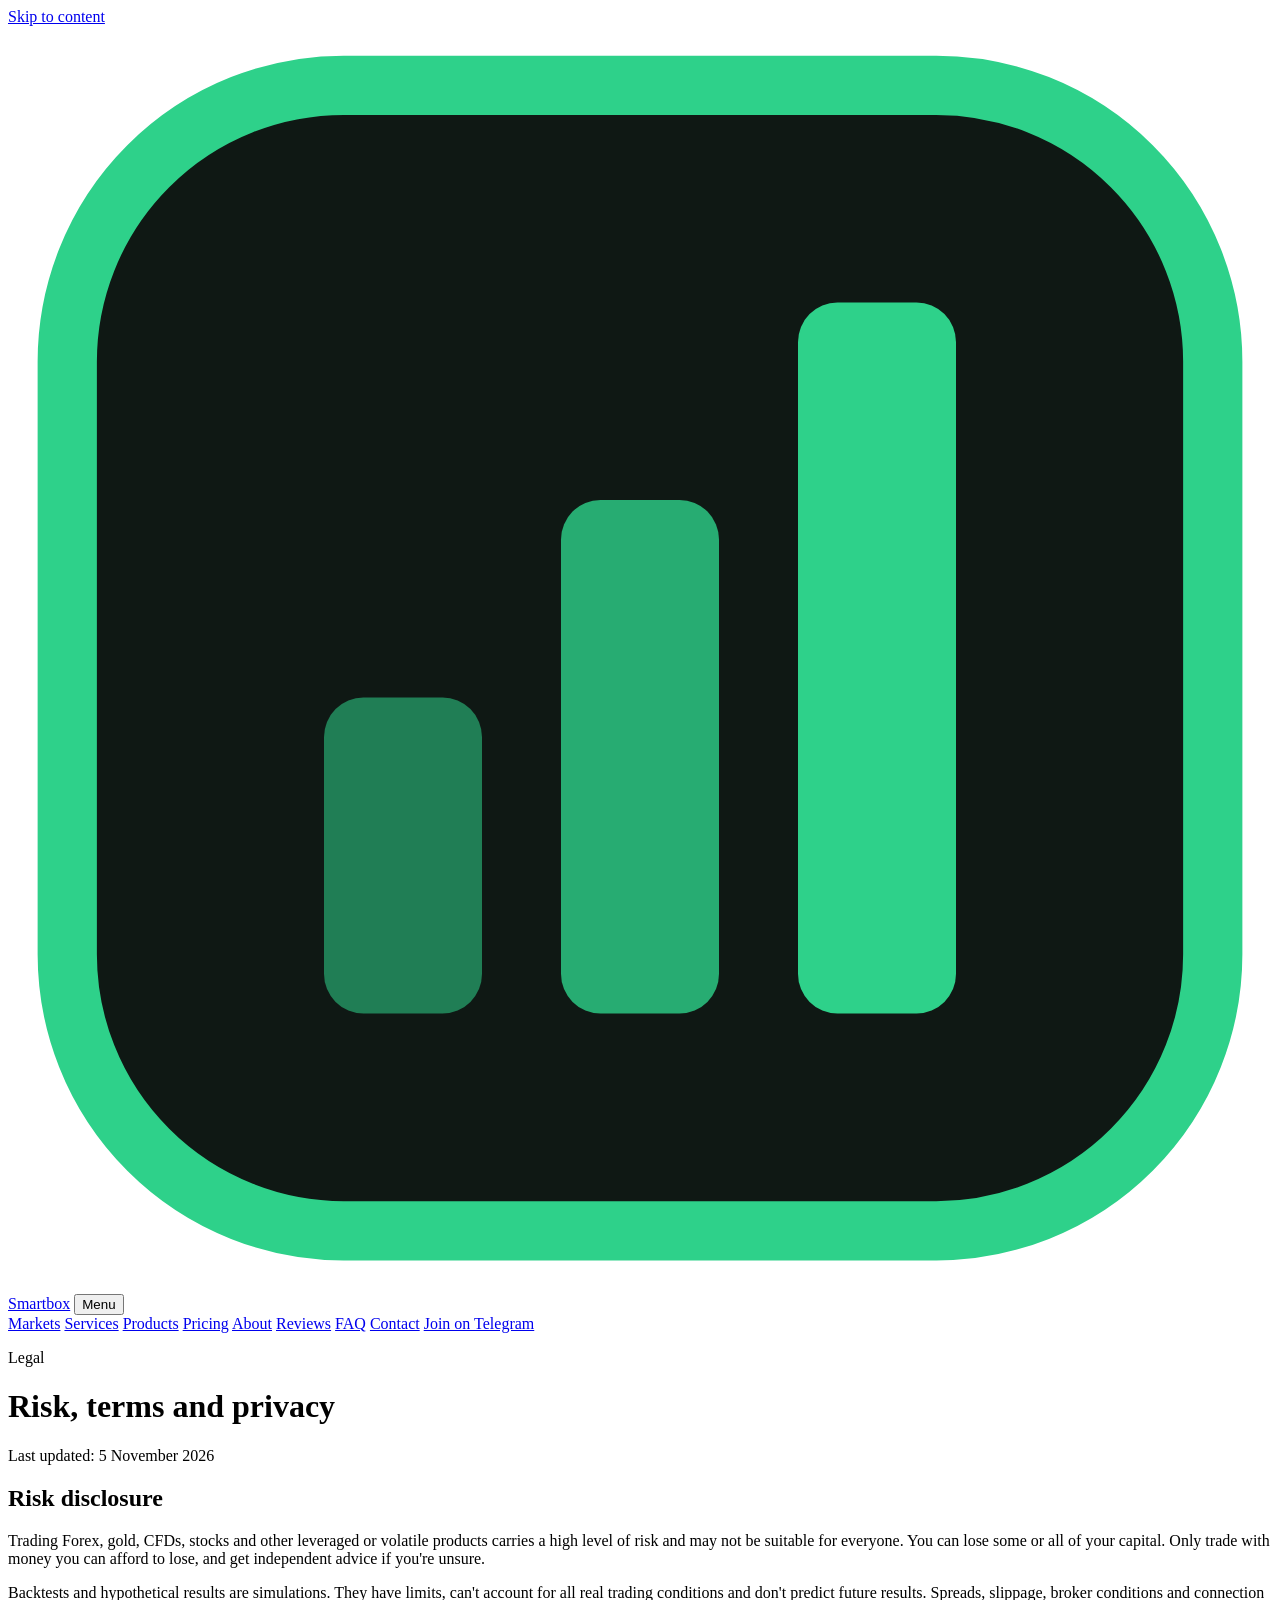
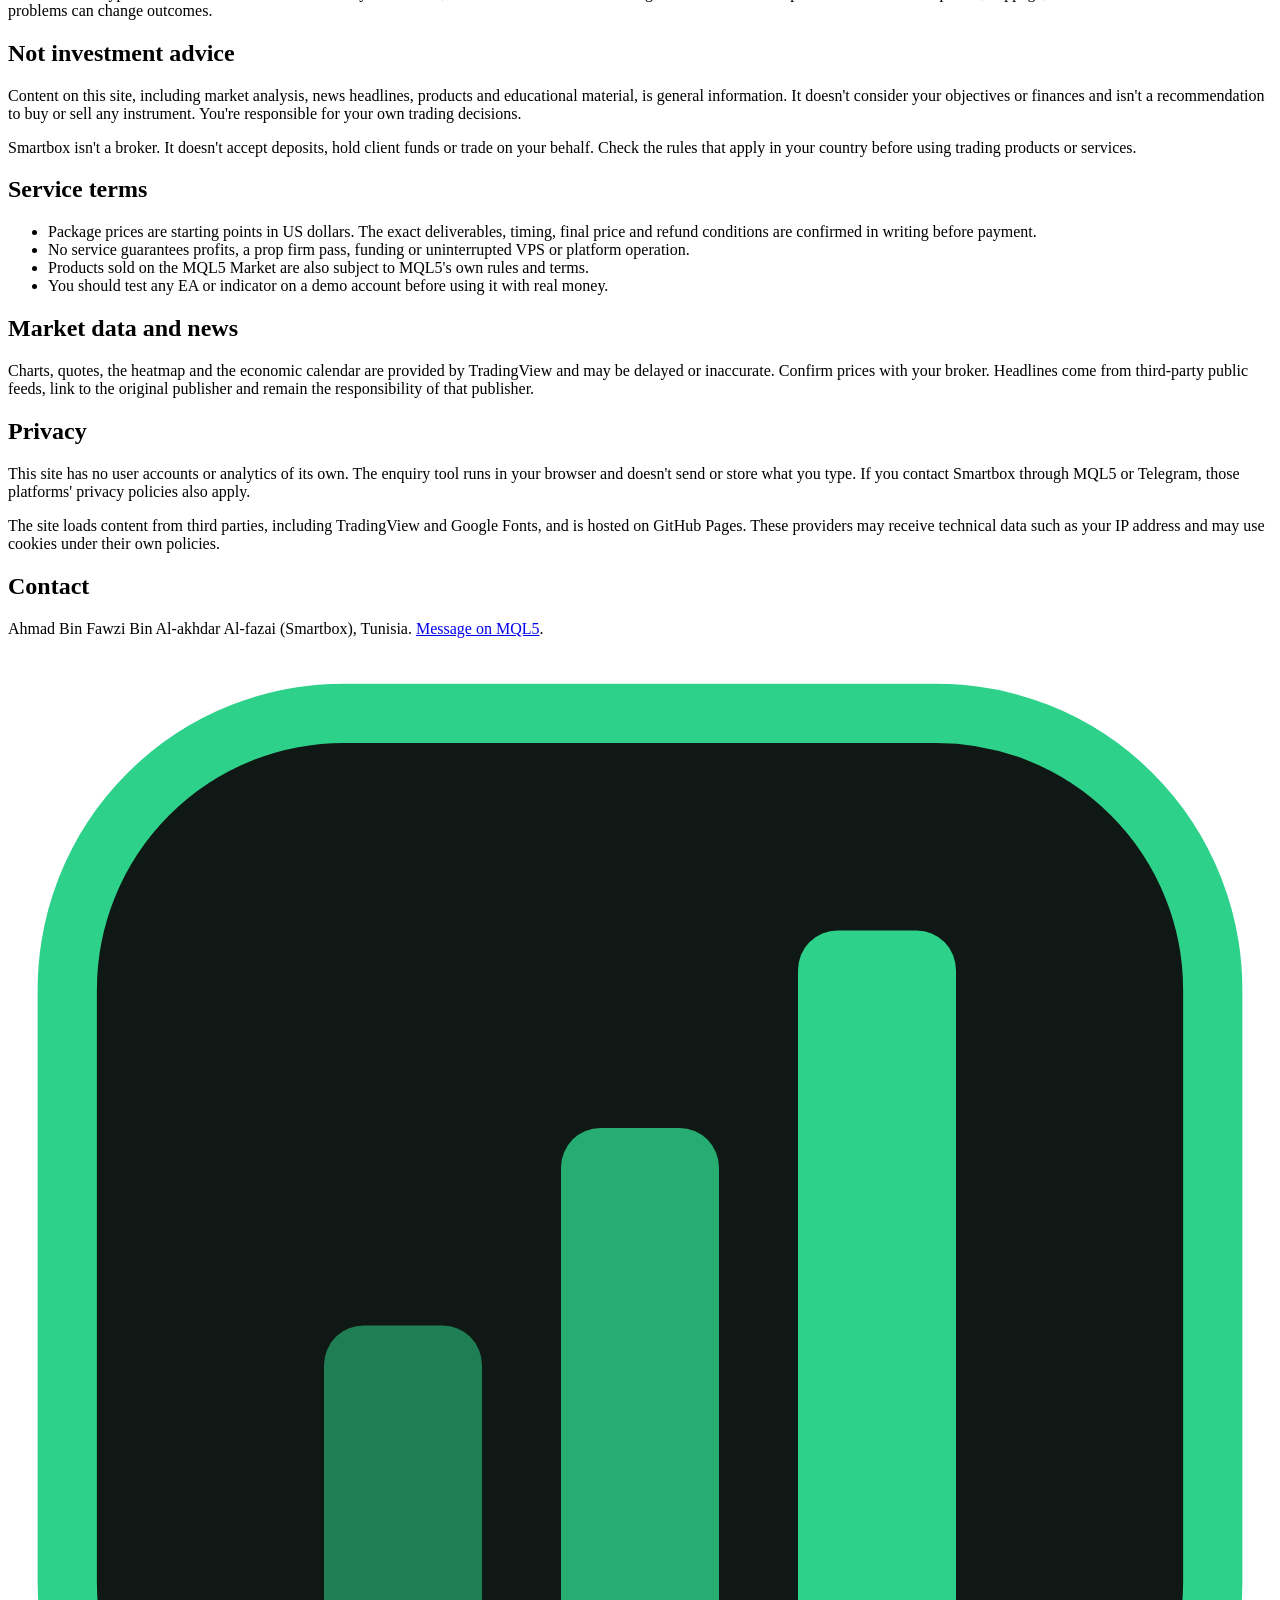
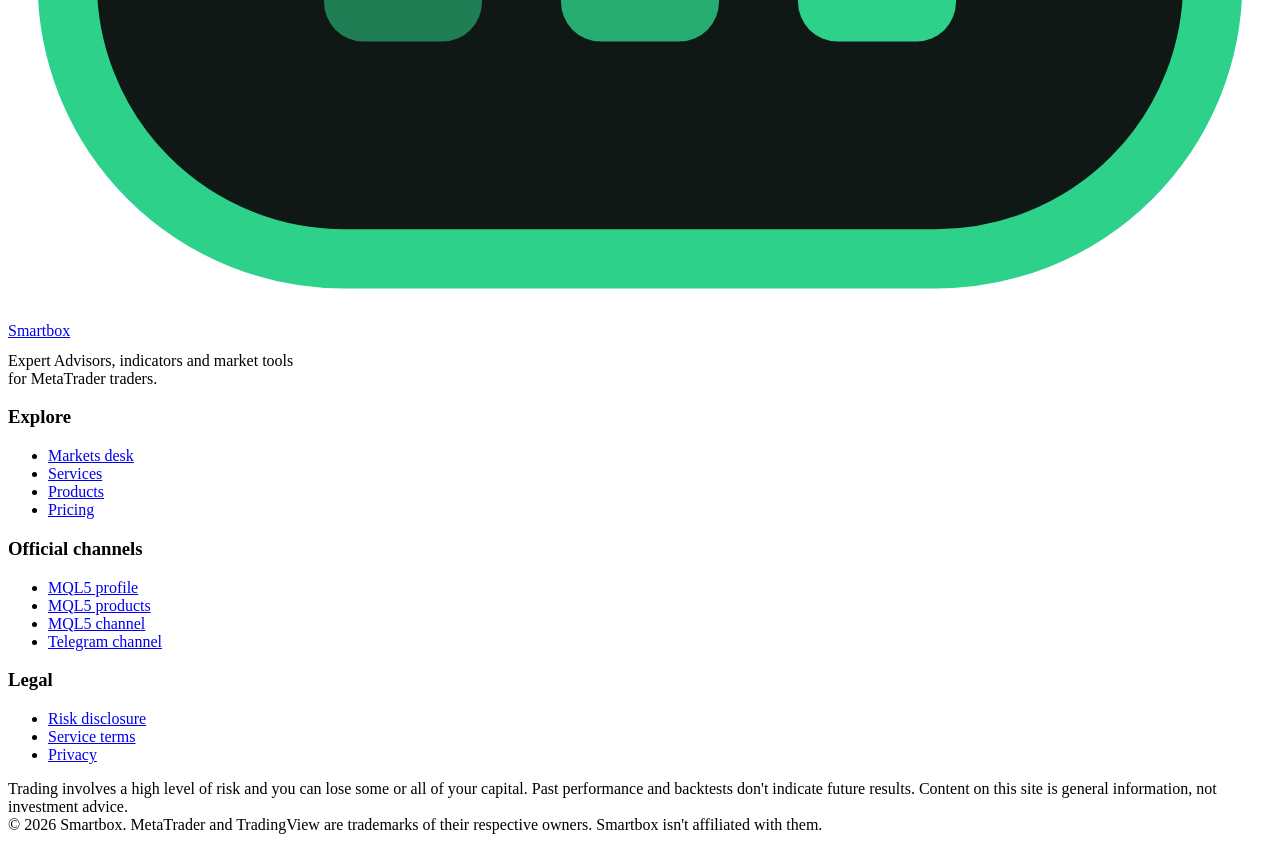
==== legal.html @ 425e0370 "Add files via upload" ====
<!doctype html>
<html lang="en">
<head>
<meta charset="utf-8">
<meta name="viewport" content="width=device-width, initial-scale=1">
<title>Risk, Terms and Privacy | Smartbox</title>
<meta name="description" content="Risk disclosure, service terms and privacy information for Smartbox.">
<meta property="og:title" content="Risk, Terms and Privacy | Smartbox">
<meta property="og:description" content="Risk disclosure, service terms and privacy information for Smartbox.">
<meta property="og:type" content="website">
<meta name="theme-color" content="#070c0a">
<link rel="icon" href="assets/favicon.svg" type="image/svg+xml">
<link rel="preconnect" href="https://fonts.googleapis.com">
<link rel="preconnect" href="https://fonts.gstatic.com" crossorigin>
<link href="https://fonts.googleapis.com/css2?family=IBM+Plex+Mono:wght@400;500;600&family=IBM+Plex+Sans:wght@400;500;600&family=Space+Grotesk:wght@500;600;700&display=swap" rel="stylesheet">
<link rel="stylesheet" href="assets/style.css">
</head>
<body>
<a class="skip" href="#main">Skip to content</a>
<header class="site-header">
  <div class="wrap-wide" style="position:relative">
    <nav class="nav" aria-label="Main">
      <a class="brand" href="index.html" aria-label="Smartbox home"><svg viewBox="0 0 32 32" aria-hidden="true"><rect x="1.5" y="1.5" width="29" height="29" rx="7" fill="#0f1814" stroke="#2ed18a" stroke-width="1.5"/><rect x="8" y="17" width="4" height="8" rx="1" fill="#2ed18a" opacity=".55"/><rect x="14" y="12" width="4" height="13" rx="1" fill="#2ed18a" opacity=".8"/><rect x="20" y="7" width="4" height="18" rx="1" fill="#2ed18a"/></svg><span>Smartbox</span></a>
      <button class="menu-toggle" type="button" aria-expanded="false">Menu</button>
      <div class="nav-links">
        <a href="markets.html">Markets</a>
        <a href="index.html#services">Services</a>
        <a href="index.html#products">Products</a>
        <a href="index.html#pricing">Pricing</a>
        <a href="index.html#about">About</a>
        <a href="index.html#reviews">Reviews</a>
        <a href="index.html#faq">FAQ</a>
        <a href="index.html#contact">Contact</a>
        <a class="btn btn-primary" href="https://t.me/SmartTrading_IA" target="_blank" rel="noopener">Join on Telegram</a>
      </div>
    </nav>
  </div>
</header>

<main id="main" class="wrap legal">
  <p class="eyebrow">Legal</p>
  <h1>Risk, terms and privacy</h1>
  <p>Last updated: 5 November 2026</p>

  <h2 id="risk">Risk disclosure</h2>
  <p>Trading Forex, gold, CFDs, stocks and other leveraged or volatile products carries a high level of risk and may not be suitable for everyone. You can lose some or all of your capital. Only trade with money you can afford to lose, and get independent advice if you're unsure.</p>
  <p>Backtests and hypothetical results are simulations. They have limits, can't account for all real trading conditions and don't predict future results. Spreads, slippage, broker conditions and connection problems can change outcomes.</p>

  <h2 id="no-advice">Not investment advice</h2>
  <p>Content on this site, including market analysis, news headlines, products and educational material, is general information. It doesn't consider your objectives or finances and isn't a recommendation to buy or sell any instrument. You're responsible for your own trading decisions.</p>
  <p>Smartbox isn't a broker. It doesn't accept deposits, hold client funds or trade on your behalf. Check the rules that apply in your country before using trading products or services.</p>

  <h2 id="terms">Service terms</h2>
  <ul>
    <li>Package prices are starting points in US dollars. The exact deliverables, timing, final price and refund conditions are confirmed in writing before payment.</li>
    <li>No service guarantees profits, a prop firm pass, funding or uninterrupted VPS or platform operation.</li>
    <li>Products sold on the MQL5 Market are also subject to MQL5's own rules and terms.</li>
    <li>You should test any EA or indicator on a demo account before using it with real money.</li>
  </ul>

  <h2 id="data">Market data and news</h2>
  <p>Charts, quotes, the heatmap and the economic calendar are provided by TradingView and may be delayed or inaccurate. Confirm prices with your broker. Headlines come from third-party public feeds, link to the original publisher and remain the responsibility of that publisher.</p>

  <h2 id="privacy">Privacy</h2>
  <p>This site has no user accounts or analytics of its own. The enquiry tool runs in your browser and doesn't send or store what you type. If you contact Smartbox through MQL5 or Telegram, those platforms' privacy policies also apply.</p>
  <p>The site loads content from third parties, including TradingView and Google Fonts, and is hosted on GitHub Pages. These providers may receive technical data such as your IP address and may use cookies under their own policies.</p>

  <h2 id="contact">Contact</h2>
  <p>Ahmad Bin Fawzi Bin Al-akhdar Al-fazai (Smartbox), Tunisia. <a href="https://www.mql5.com/en/users/smartbox" target="_blank" rel="noopener">Message on MQL5</a>.</p>
</main>

<footer class="site-footer">
  <div class="wrap">
    <div class="footer-grid">
      <div>
        <a class="brand" href="index.html"><svg viewBox="0 0 32 32" aria-hidden="true"><rect x="1.5" y="1.5" width="29" height="29" rx="7" fill="#0f1814" stroke="#2ed18a" stroke-width="1.5"/><rect x="8" y="17" width="4" height="8" rx="1" fill="#2ed18a" opacity=".55"/><rect x="14" y="12" width="4" height="13" rx="1" fill="#2ed18a" opacity=".8"/><rect x="20" y="7" width="4" height="18" rx="1" fill="#2ed18a"/></svg><span>Smartbox</span></a>
        <p style="margin-top:12px;max-width:38ch">Expert Advisors, indicators and market tools for MetaTrader traders.</p>
      </div>
      <div><h3>Explore</h3><ul><li><a href="markets.html">Markets desk</a></li><li><a href="index.html#services">Services</a></li><li><a href="index.html#products">Products</a></li><li><a href="index.html#pricing">Pricing</a></li></ul></div>
      <div><h3>Official channels</h3><ul><li><a href="https://www.mql5.com/en/users/smartbox" target="_blank" rel="noopener">MQL5 profile</a></li><li><a href="https://www.mql5.com/en/users/smartbox/seller" target="_blank" rel="noopener">MQL5 products</a></li><li><a href="https://www.mql5.com/en/channels/smarttradingai" target="_blank" rel="noopener">MQL5 channel</a></li><li><a href="https://t.me/SmartTrading_IA" target="_blank" rel="noopener">Telegram channel</a></li></ul></div>
      <div><h3>Legal</h3><ul><li><a href="legal.html#risk">Risk disclosure</a></li><li><a href="legal.html#terms">Service terms</a></li><li><a href="legal.html#privacy">Privacy</a></li></ul></div>
    </div>
    <p class="footer-risk">Trading involves a high level of risk and you can lose some or all of your capital. Past performance and backtests don't indicate future results. Content on this site is general information, not investment advice.<br>© <span data-year>2026</span> Smartbox. MetaTrader and TradingView are trademarks of their respective owners. Smartbox isn't affiliated with them.</p>
  </div>
</footer>
<script src="assets/app.js" defer></script>
</body>
</html>
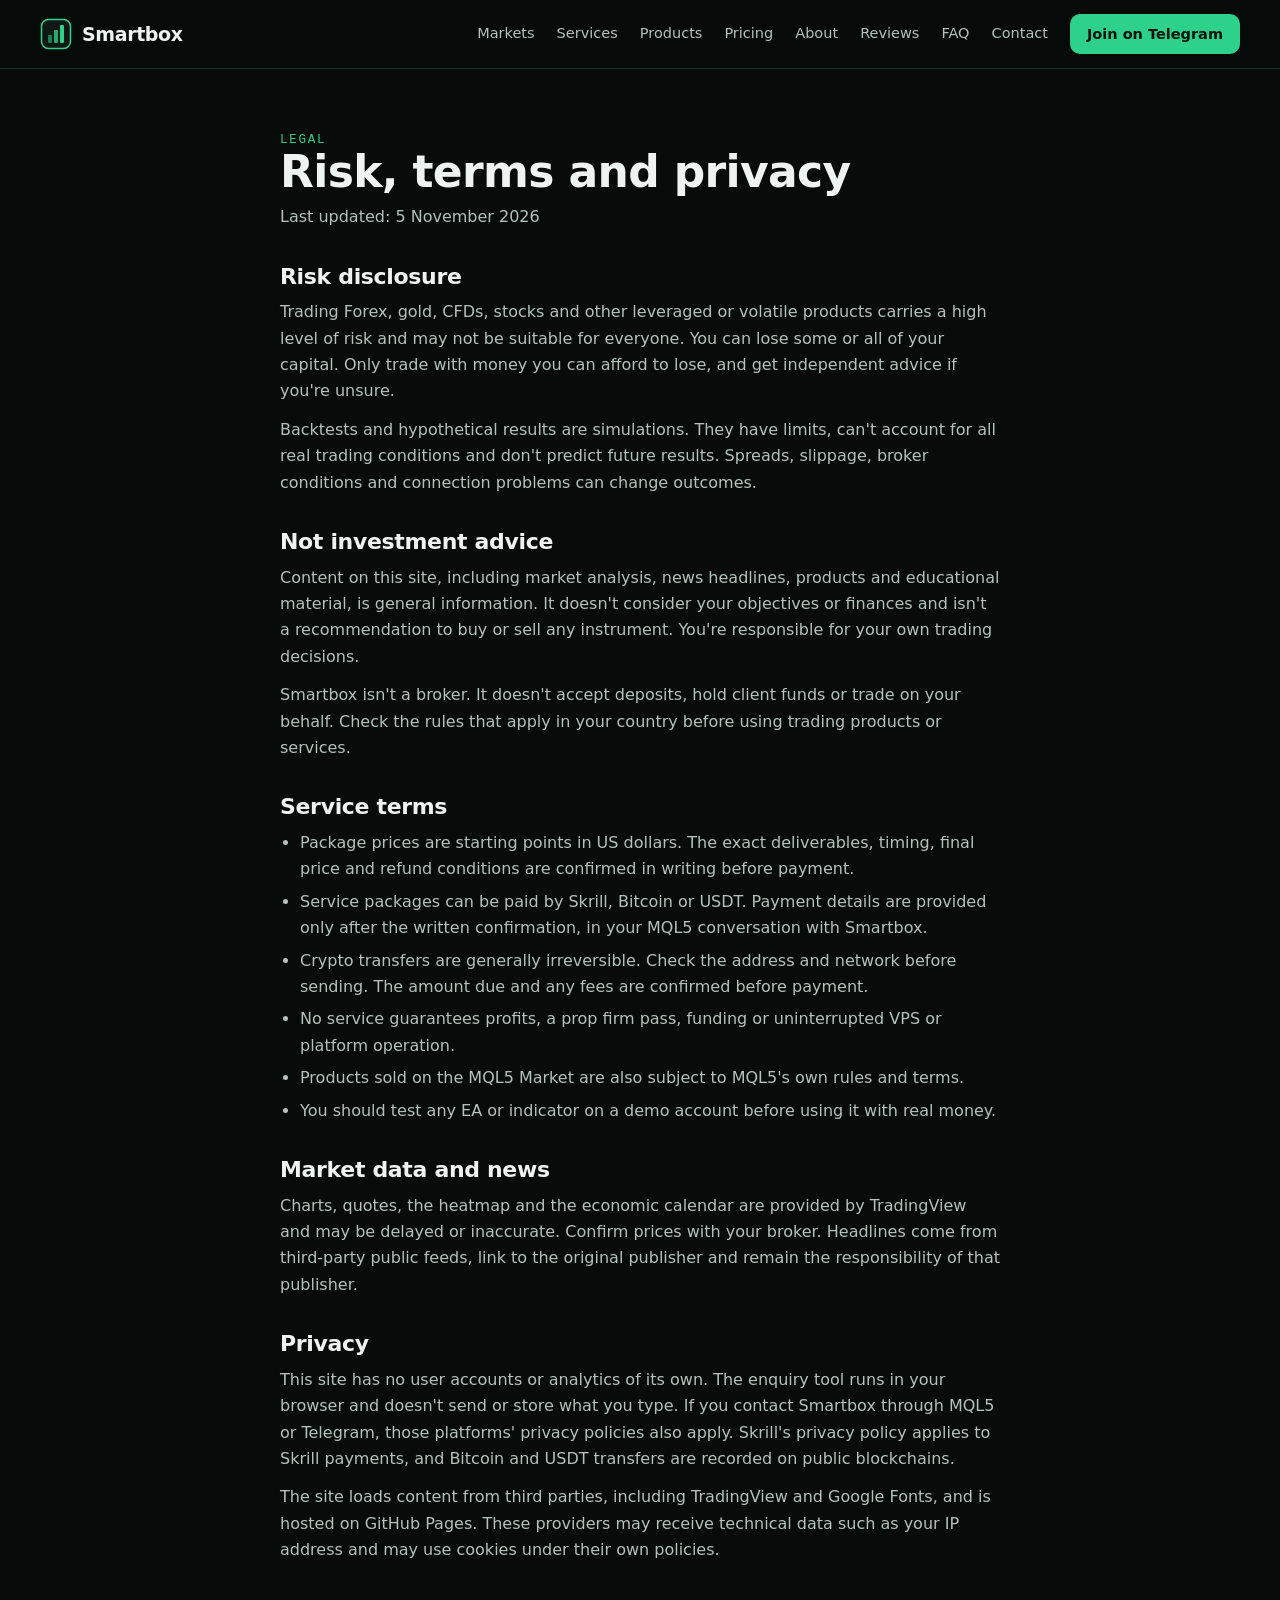
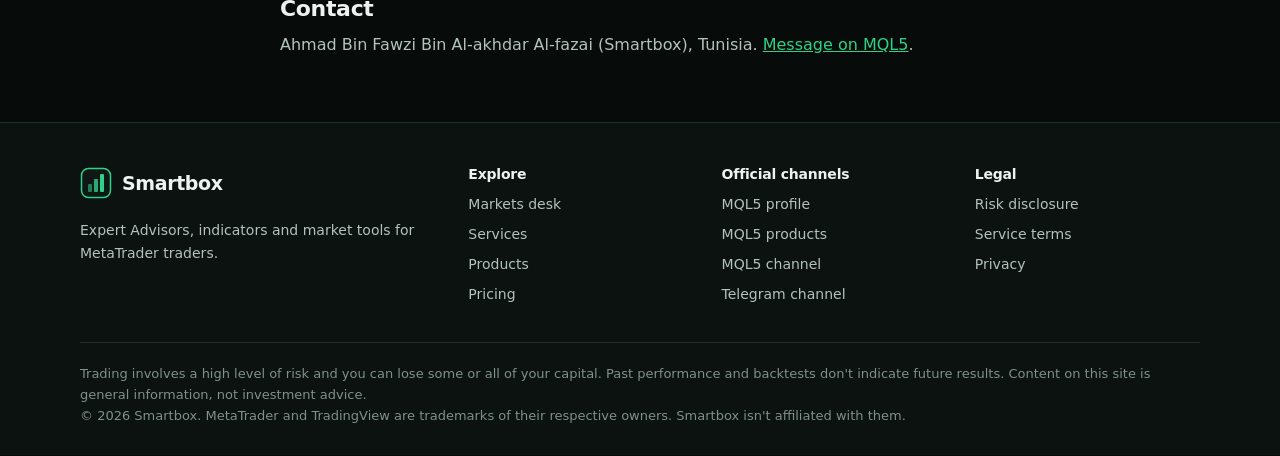
==== commit fc0e1dbf: "Add files via upload" ====
--- a/legal.html
+++ b/legal.html
@@ -53,6 +53,8 @@
   <h2 id="terms">Service terms</h2>
   <ul>
     <li>Package prices are starting points in US dollars. The exact deliverables, timing, final price and refund conditions are confirmed in writing before payment.</li>
+    <li>Service packages can be paid by Skrill, Bitcoin or USDT. Payment details are provided only after the written confirmation, in your MQL5 conversation with Smartbox.</li>
+    <li>Crypto transfers are generally irreversible. Check the address and network before sending. The amount due and any fees are confirmed before payment.</li>
     <li>No service guarantees profits, a prop firm pass, funding or uninterrupted VPS or platform operation.</li>
     <li>Products sold on the MQL5 Market are also subject to MQL5's own rules and terms.</li>
     <li>You should test any EA or indicator on a demo account before using it with real money.</li>
@@ -62,7 +64,7 @@
   <p>Charts, quotes, the heatmap and the economic calendar are provided by TradingView and may be delayed or inaccurate. Confirm prices with your broker. Headlines come from third-party public feeds, link to the original publisher and remain the responsibility of that publisher.</p>
 
   <h2 id="privacy">Privacy</h2>
-  <p>This site has no user accounts or analytics of its own. The enquiry tool runs in your browser and doesn't send or store what you type. If you contact Smartbox through MQL5 or Telegram, those platforms' privacy policies also apply.</p>
+  <p>This site has no user accounts or analytics of its own. The enquiry tool runs in your browser and doesn't send or store what you type. If you contact Smartbox through MQL5 or Telegram, those platforms' privacy policies also apply. Skrill's privacy policy applies to Skrill payments, and Bitcoin and USDT transfers are recorded on public blockchains.</p>
   <p>The site loads content from third parties, including TradingView and Google Fonts, and is hosted on GitHub Pages. These providers may receive technical data such as your IP address and may use cookies under their own policies.</p>
 
   <h2 id="contact">Contact</h2>
--- a/assets/style.css
+++ b/assets/style.css
@@ -0,0 +1,271 @@
+:root {
+  --bg: #070c0a;
+  --bg-raised: #0b120f;
+  --surface: #0f1814;
+  --surface-2: #14201b;
+  --line: #1f2f28;
+  --line-strong: #2d4539;
+  --text: #edf3f0;
+  --text-2: #b4c2bb;
+  --text-3: #7f9188;
+  --accent: #2ed18a;
+  --accent-strong: #14b872;
+  --accent-ink: #04140c;
+  --accent-soft: rgba(46, 209, 138, 0.12);
+  --up: #2ed18a;
+  --down: #f0616d;
+  --amber: #e7b64c;
+  --blue: #6aa9f5;
+  --violet: #a993f0;
+  --radius: 14px;
+  --radius-sm: 8px;
+  --gutter: clamp(16px, 4vw, 40px);
+  --font-head: 'Space Grotesk', system-ui, sans-serif;
+  --font-body: 'IBM Plex Sans', system-ui, sans-serif;
+  --font-mono: 'IBM Plex Mono', ui-monospace, monospace;
+}
+
+*, *::before, *::after { box-sizing: border-box; }
+html { scroll-behavior: smooth; scroll-padding-top: 88px; -webkit-text-size-adjust: 100%; }
+body {
+  margin: 0;
+  background: var(--bg);
+  color: var(--text-2);
+  font: 400 16px/1.65 var(--font-body);
+  overflow-x: hidden;
+}
+h1, h2, h3, h4 { color: var(--text); font-family: var(--font-head); font-weight: 600; line-height: 1.12; margin: 0; letter-spacing: -0.015em; }
+p { margin: 0; }
+a { color: var(--accent); }
+ul { margin: 0; padding: 0; list-style: none; }
+button, input, select, textarea { font: inherit; }
+:focus-visible { outline: 2px solid var(--accent); outline-offset: 2px; }
+.mono { font-family: var(--font-mono); }
+.wrap { width: min(1200px, 100%); margin-inline: auto; padding-inline: var(--gutter); }
+.wrap-wide { width: min(1440px, 100%); margin-inline: auto; padding-inline: var(--gutter); }
+.skip { position: absolute; left: -999px; top: 8px; background: var(--accent); color: var(--accent-ink); padding: 8px 12px; border-radius: 6px; z-index: 100; }
+.skip:focus { left: 8px; }
+
+/* Header */
+.site-header { position: sticky; top: 0; z-index: 50; background: rgba(7, 12, 10, 0.92); backdrop-filter: blur(12px); border-bottom: 1px solid var(--line); }
+.nav { display: flex; align-items: center; gap: 24px; min-height: 68px; }
+.brand { display: inline-flex; align-items: center; gap: 10px; color: var(--text); font: 700 19px var(--font-head); text-decoration: none; letter-spacing: -0.02em; }
+.brand svg { width: 32px; height: 32px; flex: none; }
+.nav-links { display: flex; align-items: center; gap: 22px; margin-left: auto; }
+.nav-links a { color: var(--text-2); text-decoration: none; font-size: 14.5px; white-space: nowrap; }
+.nav-links a:hover, .nav-links a[aria-current] { color: var(--accent); }
+.menu-toggle { display: none; margin-left: auto; background: none; border: 1px solid var(--line-strong); color: var(--text); border-radius: var(--radius-sm); padding: 7px 12px; cursor: pointer; }
+
+/* Buttons */
+.btn { display: inline-flex; align-items: center; justify-content: center; gap: 8px; min-height: 44px; padding: 10px 20px; border-radius: 10px; border: 1px solid transparent; font: 600 15px var(--font-body); text-decoration: none; cursor: pointer; transition: background 0.15s, border-color 0.15s; }
+.btn-primary { background: var(--accent); color: var(--accent-ink); }
+.btn-primary:hover { background: #4be0a0; }
+.btn-ghost { border-color: var(--line-strong); color: var(--text); background: transparent; }
+.btn-ghost:hover { border-color: var(--accent); }
+.nav-links .btn-primary { color: var(--accent-ink); min-height: 40px; padding: 8px 16px; }
+.nav-links .btn-primary:hover { color: var(--accent-ink); }
+
+/* Ticker */
+.ticker { height: 46px; border-bottom: 1px solid var(--line); background: var(--bg-raised); overflow: hidden; }
+
+/* Hero */
+.hero { padding: clamp(40px, 6vw, 80px) 0 clamp(48px, 6vw, 88px); background: radial-gradient(900px 480px at 85% 0%, rgba(46, 209, 138, 0.10), transparent 70%); }
+.hero-grid { display: grid; grid-template-columns: minmax(0, 1fr) minmax(0, 1.1fr); gap: clamp(28px, 4vw, 56px); align-items: center; }
+.eyebrow { font: 500 12.5px var(--font-mono); letter-spacing: 0.14em; text-transform: uppercase; color: var(--accent); }
+.hero h1 { font-size: clamp(38px, 5.4vw, 66px); margin: 16px 0 20px; }
+.hero h1 em { font-style: normal; color: var(--accent); }
+.hero p.lead { font-size: clamp(16.5px, 1.5vw, 18.5px); max-width: 56ch; }
+.hero-actions { display: flex; flex-wrap: wrap; gap: 12px; margin-top: 28px; }
+.trust-row { display: flex; flex-wrap: wrap; gap: 8px 22px; margin-top: 28px; font-size: 14px; color: var(--text-3); }
+.trust-row a { color: var(--text-2); }
+.chart-card { background: var(--bg-raised); border: 1px solid var(--line-strong); border-radius: var(--radius); overflow: hidden; }
+.chart-tabs { display: flex; flex-wrap: wrap; gap: 6px; align-items: center; padding: 10px 12px; border-bottom: 1px solid var(--line); }
+.chart-tabs .live { margin-left: auto; font: 500 12px var(--font-mono); color: var(--text-3); }
+.chart-host { height: clamp(320px, 38vw, 470px); }
+.chip { background: transparent; border: 1px solid var(--line); color: var(--text-2); border-radius: 999px; padding: 6px 13px; font-size: 13.5px; cursor: pointer; min-height: 34px; }
+.chip:hover { border-color: var(--line-strong); color: var(--text); }
+.chip[aria-pressed='true'] { background: var(--accent-soft); border-color: var(--accent); color: var(--accent); }
+
+/* Sections */
+.section { padding: clamp(56px, 7vw, 96px) 0; }
+.section-alt { background: var(--bg-raised); border-block: 1px solid var(--line); }
+.section-head { max-width: 720px; margin-bottom: clamp(28px, 4vw, 44px); }
+.section-head.center { margin-inline: auto; text-align: center; }
+.section-head h2 { font-size: clamp(29px, 3.6vw, 44px); margin: 10px 0 12px; }
+.card { background: var(--surface); border: 1px solid var(--line); border-radius: var(--radius); padding: 24px; }
+.grid-4 { display: grid; grid-template-columns: repeat(4, minmax(0, 1fr)); gap: 16px; }
+.grid-3 { display: grid; grid-template-columns: repeat(3, minmax(0, 1fr)); gap: 16px; }
+.grid-2 { display: grid; grid-template-columns: repeat(2, minmax(0, 1fr)); gap: 16px; }
+
+/* Market desk */
+.desk-grid { display: grid; grid-template-columns: minmax(0, 1.25fr) minmax(0, 1fr); gap: 16px; align-items: start; }
+.terminal-grid { display: grid; grid-template-columns: minmax(0, 1.2fr) minmax(0, 1fr); gap: 12px; align-items: start; }
+.terminal-lower { display: grid; grid-template-columns: minmax(0, 1fr) minmax(0, 1fr); gap: 12px; margin-top: 12px; }
+.terminal-full { margin-top: 12px; }
+.panel { background: var(--surface); border: 1px solid var(--line); border-radius: var(--radius-sm); overflow: hidden; min-width: 0; }
+.panel-head { display: flex; flex-wrap: wrap; align-items: center; justify-content: space-between; gap: 6px 12px; padding: 10px 14px; background: var(--surface-2); border-bottom: 1px solid var(--line); }
+.panel-head h2, .panel-head h3 { font-size: 15px; letter-spacing: 0; }
+.panel-note { font: 400 12px var(--font-mono); color: var(--text-3); }
+.panel-note.is-stale { color: var(--amber); }
+.panel-body { position: relative; }
+.h-sm { height: 360px; } .h-md { height: 520px; } .h-lg { height: 680px; }
+.filters { display: flex; flex-wrap: wrap; gap: 6px; padding: 10px 14px; border-bottom: 1px solid var(--line); }
+.filters .chip { padding: 4px 11px; min-height: 30px; font-size: 13px; }
+.news-list { max-height: 680px; overflow-y: auto; }
+.news-list.compact { max-height: none; }
+.news-day { padding: 7px 14px; background: var(--bg-raised); border-block: 1px solid var(--line); color: var(--text); font: 600 12.5px var(--font-head); }
+.news-day:first-child { border-top: 0; }
+.news-row { display: grid; grid-template-columns: 44px 104px minmax(0, 1fr); column-gap: 10px; padding: 9px 14px; border-bottom: 1px solid rgba(31, 47, 40, 0.6); align-items: baseline; font-size: 14px; line-height: 1.4; }
+.news-row:hover { background: var(--surface-2); }
+.news-row time { font-size: 12.5px; color: var(--text-3); }
+.news-row a { color: var(--text); text-decoration: none; }
+.news-row a:hover { color: var(--accent); text-decoration: underline; }
+.news-source { grid-column: 3; font-size: 12px; color: var(--text-3); margin-top: 2px; }
+.news-empty { padding: 28px 14px; text-align: center; color: var(--text-3); font-size: 14px; }
+.tag { --tag: var(--text-3); display: inline-flex; align-items: center; gap: 6px; font: 500 11.5px var(--font-mono); color: var(--tag); white-space: nowrap; }
+.tag::before { content: ''; width: 7px; height: 7px; border-radius: 2px; background: var(--tag); flex: none; }
+.tag[data-category='Forex'] { --tag: var(--accent); }
+.tag[data-category='Commodities'] { --tag: var(--amber); }
+.tag[data-category='Stocks'] { --tag: var(--blue); }
+.tag[data-category='Central banks'] { --tag: var(--down); }
+.tag[data-category='Crypto'] { --tag: var(--violet); }
+.sessions { display: grid; grid-template-columns: repeat(4, minmax(0, 1fr)); gap: 8px; margin-bottom: 12px; }
+.session { display: grid; grid-template-columns: 1fr auto; gap: 0 10px; background: var(--surface); border: 1px solid var(--line); border-radius: var(--radius-sm); padding: 10px 14px; font-size: 14px; }
+.session strong { color: var(--text); font: 600 14.5px var(--font-head); }
+.session .mono { color: var(--text-2); font-size: 13.5px; text-align: right; }
+.session-status { grid-column: 1 / -1; font: 500 11.5px var(--font-mono); color: var(--text-3); }
+.session.is-open { border-color: var(--accent-strong); }
+.session.is-open .session-status { color: var(--accent); }
+.terminal-title { display: flex; flex-wrap: wrap; align-items: baseline; justify-content: space-between; gap: 6px 20px; padding: 24px 0 14px; }
+.terminal-title h1 { font-size: clamp(26px, 3vw, 34px); }
+.data-credit { margin-top: 14px; font-size: 13px; color: var(--text-3); }
+.data-credit a { color: var(--text-2); }
+.widget-fallback { padding: 22px 16px; font-size: 14px; color: var(--text-3); }
+.tradingview-widget-container { width: 100%; }
+
+/* Services */
+.service { display: flex; flex-direction: column; gap: 10px; }
+.service-icon { width: 38px; height: 38px; display: grid; place-items: center; background: var(--accent-soft); border-radius: 10px; color: var(--accent); }
+.service-icon svg { width: 20px; height: 20px; }
+.service h3 { font-size: 18.5px; }
+.service p { font-size: 14.5px; }
+.ticks { display: grid; gap: 7px; font-size: 14px; }
+.ticks li { position: relative; padding-left: 21px; }
+.ticks li::before { content: ''; position: absolute; left: 2px; top: 6px; width: 10px; height: 6px; border-left: 2px solid var(--accent); border-bottom: 2px solid var(--accent); transform: rotate(-45deg); }
+.note { font-size: 13px; color: var(--text-3); border-top: 1px solid var(--line); padding-top: 10px; margin-top: auto; }
+
+/* Process */
+.steps { display: grid; grid-template-columns: repeat(4, minmax(0, 1fr)); gap: 16px; counter-reset: step; }
+.step { border-top: 2px solid var(--accent); padding-top: 14px; counter-increment: step; }
+.step::before { content: 'STEP 0' counter(step); font: 500 12px var(--font-mono); color: var(--accent); letter-spacing: 0.1em; }
+.step h3 { font-size: 18px; margin: 8px 0; }
+.step p { font-size: 14.5px; }
+
+/* Products */
+.product { display: flex; flex-direction: column; gap: 10px; }
+.product-meta { display: flex; flex-wrap: wrap; gap: 6px 12px; font: 500 12.5px var(--font-mono); color: var(--text-3); }
+.product h3 { font-size: 19px; }
+.product p { font-size: 14.5px; flex: 1; }
+.price-tag { color: var(--accent); }
+.text-link { font-weight: 600; font-size: 14.5px; text-decoration: none; }
+.text-link:hover { text-decoration: underline; }
+.fine { margin-top: 16px; font-size: 13px; color: var(--text-3); }
+
+/* Pricing */
+.pricing { display: grid; grid-template-columns: repeat(3, minmax(0, 1fr)); gap: 16px; align-items: stretch; }
+.plan { display: flex; flex-direction: column; gap: 18px; position: relative; }
+.plan-name { font: 600 13px var(--font-mono); letter-spacing: 0.14em; color: var(--accent); }
+.plan-price { font: 700 48px/1 var(--font-head); color: var(--text); letter-spacing: -0.02em; }
+.plan .ticks { flex: 1; font-size: 14.5px; }
+.plan.featured { border-color: var(--accent); background: linear-gradient(180deg, rgba(46, 209, 138, 0.07), var(--surface) 40%); }
+.badge { position: absolute; top: -12px; left: 24px; background: var(--accent); color: var(--accent-ink); border-radius: 999px; padding: 3px 11px; font: 600 11px var(--font-mono); letter-spacing: 0.06em; }
+.terms-box { margin-top: 20px; padding: 14px 18px; border: 1px solid var(--line); border-radius: var(--radius-sm); font-size: 14px; }
+
+/* About + reviews */
+.about-grid { display: grid; grid-template-columns: minmax(0, 1.2fr) minmax(0, 1fr); gap: clamp(24px, 4vw, 56px); align-items: start; }
+.about-grid h2 { font-size: clamp(29px, 3.6vw, 44px); margin: 10px 0 16px; }
+.about-grid p + p { margin-top: 14px; }
+.facts { display: grid; gap: 0; }
+.facts div { display: grid; gap: 2px; padding: 13px 0; border-bottom: 1px solid var(--line); }
+.facts div:last-child { border-bottom: 0; }
+.facts dt { font: 500 12px var(--font-mono); color: var(--text-3); }
+.facts dd { margin: 0; color: var(--text); font-size: 15px; }
+.score { font: 700 52px/1 var(--font-head); color: var(--text); }
+.score small { font-size: 20px; color: var(--text-3); font-weight: 500; }
+.review-line { display: flex; justify-content: space-between; gap: 12px; padding: 11px 0; border-bottom: 1px solid var(--line); font-size: 14.5px; }
+.review-line:last-child { border-bottom: 0; }
+.review-line a { color: var(--text); }
+.review-line span { color: var(--text-3); white-space: nowrap; font-family: var(--font-mono); font-size: 13px; }
+
+/* FAQ */
+.faq { display: grid; gap: 8px; max-width: 840px; margin-inline: auto; }
+.faq details { background: var(--surface); border: 1px solid var(--line); border-radius: var(--radius-sm); padding: 0 18px; }
+.faq summary { cursor: pointer; padding: 15px 0; color: var(--text); font: 500 16px var(--font-head); }
+.faq details p { padding-bottom: 16px; font-size: 15px; }
+
+/* Contact */
+.contact-grid { display: grid; grid-template-columns: minmax(0, 1fr) minmax(0, 1.1fr); gap: 16px; align-items: start; }
+.contact-option { display: grid; gap: 6px; padding: 18px 0; border-bottom: 1px solid var(--line); }
+.contact-option:first-of-type { padding-top: 0; }
+.contact-option:last-of-type { border-bottom: 0; }
+.contact-option h3 { font-size: 17px; }
+.contact-option p { font-size: 14.5px; }
+.field { display: grid; gap: 6px; margin-bottom: 14px; font-size: 14px; color: var(--text); }
+.field input, .field select, .field textarea { width: 100%; background: var(--bg); color: var(--text); border: 1px solid var(--line-strong); border-radius: var(--radius-sm); padding: 10px 12px; font-size: 16px; }
+.field-row { display: grid; grid-template-columns: repeat(2, minmax(0, 1fr)); gap: 12px; }
+.form-status { margin-top: 10px; font-size: 14px; color: var(--accent); min-height: 22px; }
+[data-enquiry-output] { width: 100%; margin-top: 12px; background: var(--bg); color: var(--text-2); border: 1px solid var(--line); border-radius: var(--radius-sm); padding: 10px; font: 13px var(--font-mono); min-height: 120px; }
+
+/* Risk + footer */
+.risk { border: 1px solid rgba(231, 182, 76, 0.4); background: rgba(231, 182, 76, 0.05); border-radius: var(--radius); padding: 22px 24px; font-size: 14.5px; }
+.risk h2 { font-size: 18px; color: var(--amber); margin-bottom: 8px; }
+.site-footer { border-top: 1px solid var(--line); padding: 44px 0 28px; font-size: 14px; background: var(--bg-raised); }
+.footer-grid { display: grid; grid-template-columns: minmax(0, 1.6fr) repeat(3, minmax(0, 1fr)); gap: 28px; }
+.site-footer h3 { font-size: 14px; margin-bottom: 10px; }
+.site-footer li { margin-bottom: 7px; }
+.site-footer li a { color: var(--text-2); text-decoration: none; }
+.site-footer li a:hover { color: var(--accent); }
+.footer-risk { margin-top: 28px; padding-top: 20px; border-top: 1px solid var(--line); font-size: 13px; color: var(--text-3); }
+
+/* Legal page */
+.legal { max-width: 800px; padding-block: clamp(36px, 5vw, 64px); }
+.legal h1 { font-size: clamp(32px, 4vw, 44px); margin-bottom: 8px; }
+.legal h2 { font-size: 22px; margin: 34px 0 10px; }
+.legal p + p { margin-top: 12px; }
+.legal ul { list-style: disc; padding-left: 20px; display: grid; gap: 6px; margin-top: 10px; }
+
+@media (max-width: 1100px) {
+  .nav-links { position: absolute; top: 100%; left: 0; right: 0; display: none; flex-direction: column; align-items: stretch; gap: 0; padding: 8px var(--gutter) 16px; background: var(--bg-raised); border-bottom: 1px solid var(--line); }
+  .nav-links.open { display: flex; }
+  .nav-links a { padding: 11px 0; font-size: 16px; }
+  .nav-links .btn-primary { margin-top: 8px; }
+  .menu-toggle { display: block; }
+  .news-list { max-height: 560px; }
+  .grid-4, .steps { grid-template-columns: repeat(2, minmax(0, 1fr)); }
+  .footer-grid { grid-template-columns: repeat(3, minmax(0, 1fr)); }
+  .footer-grid > :first-child { grid-column: 1 / -1; }
+}
+@media (max-width: 860px) {
+  .hero-grid, .desk-grid, .about-grid, .contact-grid, .terminal-grid, .terminal-lower, .grid-3, .pricing { grid-template-columns: minmax(0, 1fr); }
+  .plan.featured { order: -1; }
+  .pricing { gap: 22px; }
+}
+@media (max-width: 640px) {
+  .grid-4, .grid-2, .steps, .terminal-grid, .field-row { grid-template-columns: minmax(0, 1fr); }
+  .sessions { grid-template-columns: repeat(2, minmax(0, 1fr)); }
+  .footer-grid { grid-template-columns: repeat(2, minmax(0, 1fr)); }
+  .news-row { grid-template-columns: 44px minmax(0, 1fr); }
+  .news-row .tag { grid-column: 2; grid-row: 1; }
+  .news-row a { grid-column: 1 / -1; margin-top: 3px; }
+  .news-source { grid-column: 1 / -1; }
+  .h-lg { height: 560px; }
+}
+@media (prefers-reduced-motion: reduce) {
+  html { scroll-behavior: auto; }
+  * { transition: none !important; }
+}
+
+@media (min-width: 861px) {
+  .service:last-child { grid-column: 1 / -1; }
+  .news-list { max-height: 604px; }
+}
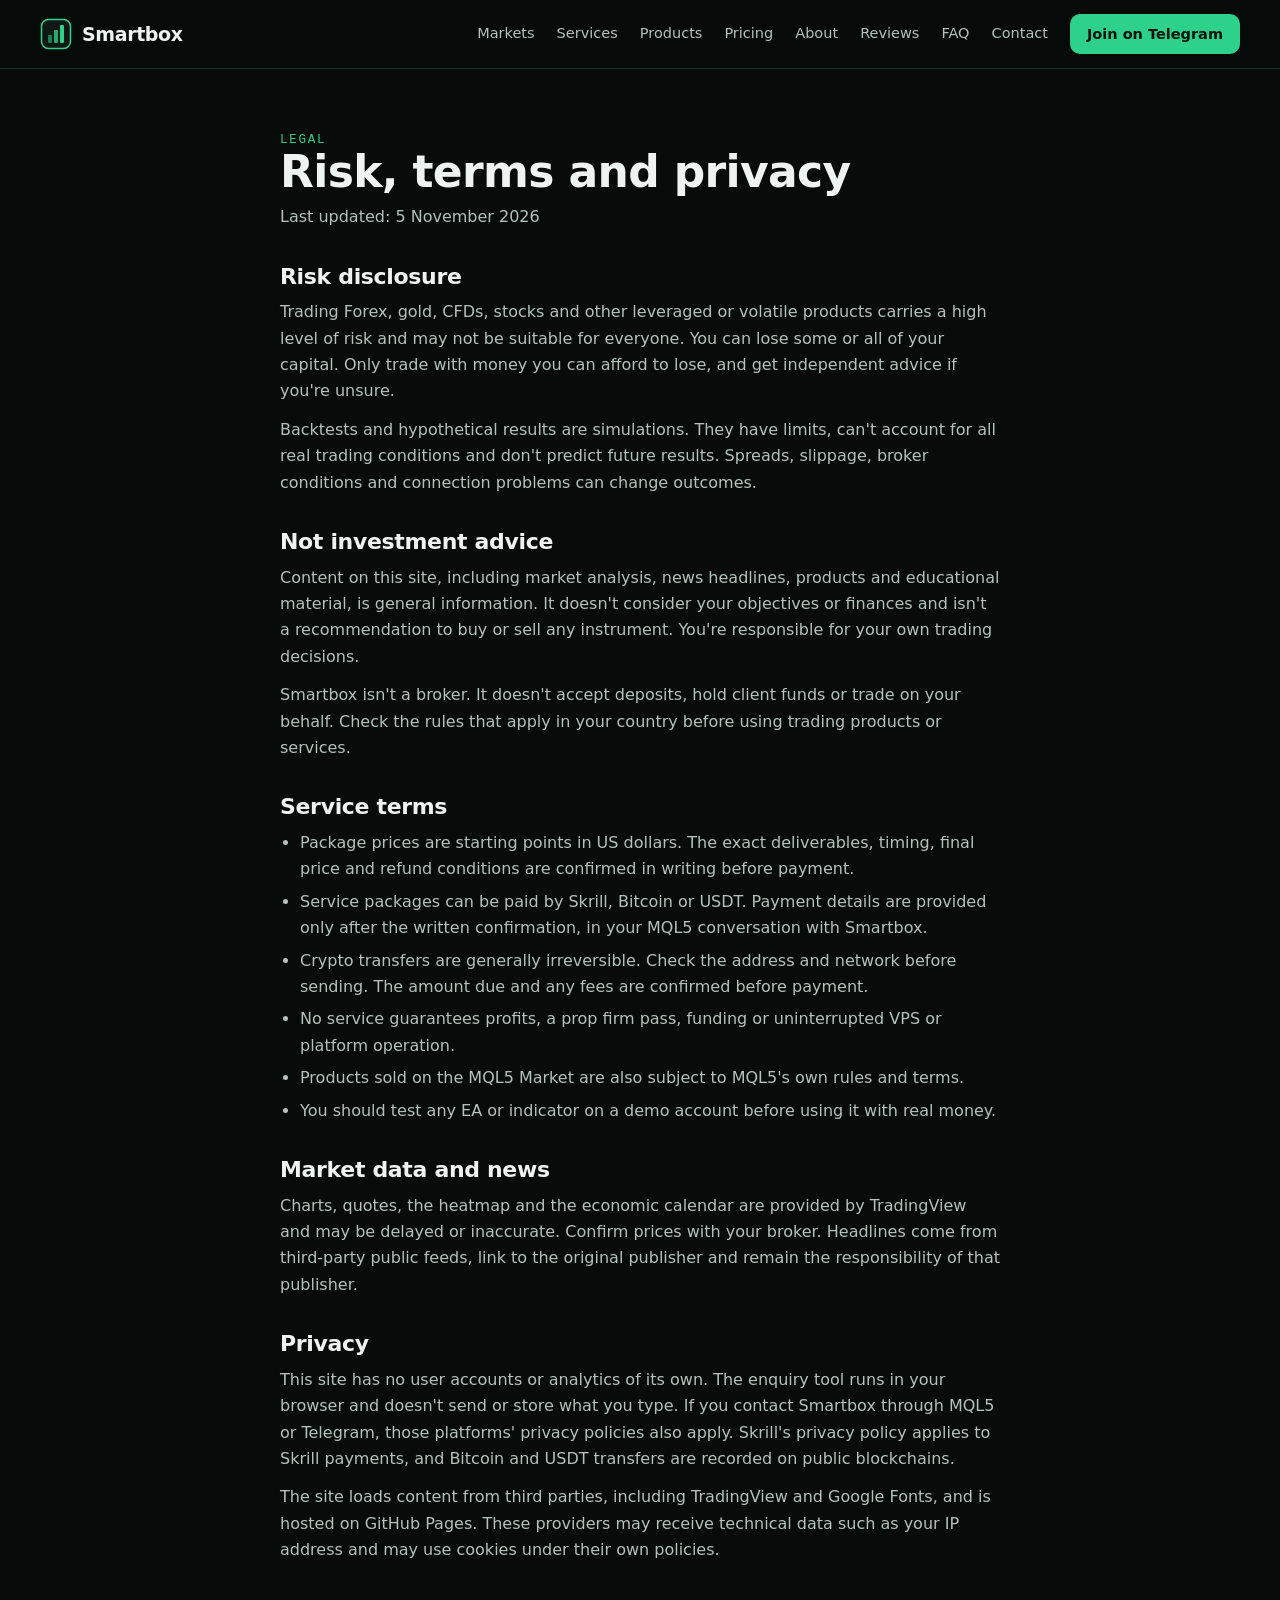
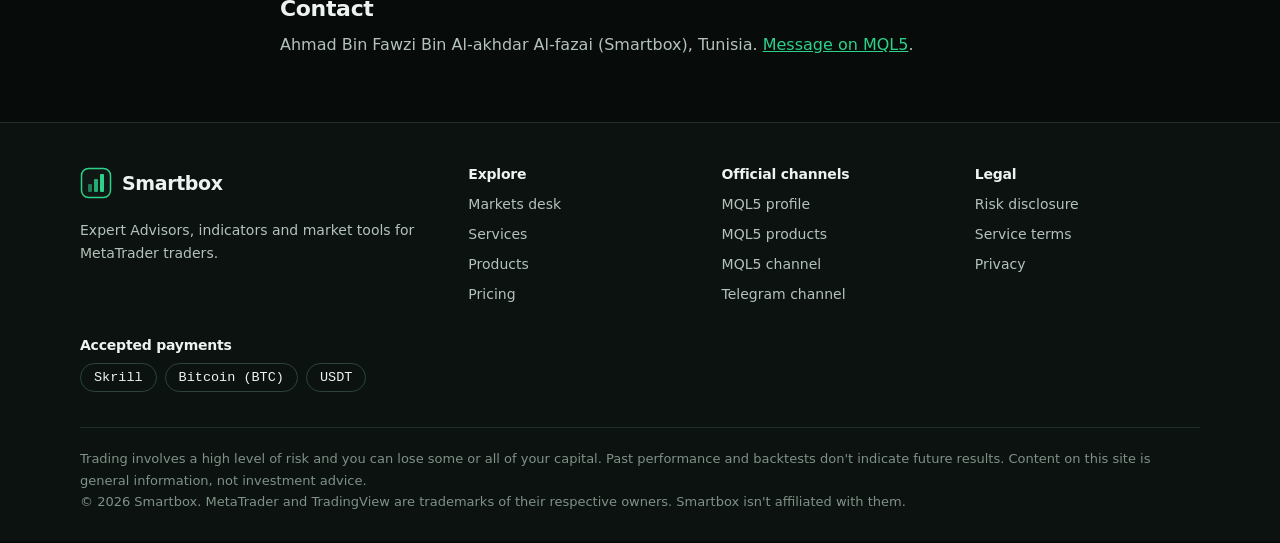
==== commit c9e58914: "Show accepted payment methods in footer" ====
--- a/legal.html
+++ b/legal.html
@@ -82,6 +82,7 @@
       <div><h3>Official channels</h3><ul><li><a href="https://www.mql5.com/en/users/smartbox" target="_blank" rel="noopener">MQL5 profile</a></li><li><a href="https://www.mql5.com/en/users/smartbox/seller" target="_blank" rel="noopener">MQL5 products</a></li><li><a href="https://www.mql5.com/en/channels/smarttradingai" target="_blank" rel="noopener">MQL5 channel</a></li><li><a href="https://t.me/SmartTrading_IA" target="_blank" rel="noopener">Telegram channel</a></li></ul></div>
       <div><h3>Legal</h3><ul><li><a href="legal.html#risk">Risk disclosure</a></li><li><a href="legal.html#terms">Service terms</a></li><li><a href="legal.html#privacy">Privacy</a></li></ul></div>
     </div>
+    <div style="margin-top:24px"><h3>Accepted payments</h3><ul class="pay-list"><li>Skrill</li><li>Bitcoin (BTC)</li><li>USDT</li></ul></div>
     <p class="footer-risk">Trading involves a high level of risk and you can lose some or all of your capital. Past performance and backtests don't indicate future results. Content on this site is general information, not investment advice.<br>© <span data-year>2026</span> Smartbox. MetaTrader and TradingView are trademarks of their respective owners. Smartbox isn't affiliated with them.</p>
   </div>
 </footer>
--- a/assets/style.css
+++ b/assets/style.css
@@ -179,6 +179,10 @@
 .plan .ticks { flex: 1; font-size: 14.5px; }
 .plan.featured { border-color: var(--accent); background: linear-gradient(180deg, rgba(46, 209, 138, 0.07), var(--surface) 40%); }
 .badge { position: absolute; top: -12px; left: 24px; background: var(--accent); color: var(--accent-ink); border-radius: 999px; padding: 3px 11px; font: 600 11px var(--font-mono); letter-spacing: 0.06em; }
+.payments { display: grid; grid-template-columns: minmax(0, 1fr) minmax(0, 1.4fr); gap: 16px 32px; align-items: center; margin-top: 20px; padding: 20px 24px; background: var(--surface); border: 1px solid var(--line); border-radius: var(--radius); font-size: 14.5px; }
+.payments h3 { font-size: 17px; margin-bottom: 12px; }
+.pay-list { display: flex; flex-wrap: wrap; gap: 8px; }
+.pay-list li { padding: 6px 13px; border: 1px solid var(--line-strong); border-radius: 999px; color: var(--text); font: 500 13.5px var(--font-mono); }
 .terms-box { margin-top: 20px; padding: 14px 18px; border: 1px solid var(--line); border-radius: var(--radius-sm); font-size: 14px; }
 
 /* About + reviews */
@@ -246,7 +250,7 @@
   .footer-grid > :first-child { grid-column: 1 / -1; }
 }
 @media (max-width: 860px) {
-  .hero-grid, .desk-grid, .about-grid, .contact-grid, .terminal-grid, .terminal-lower, .grid-3, .pricing { grid-template-columns: minmax(0, 1fr); }
+  .hero-grid, .desk-grid, .about-grid, .contact-grid, .terminal-grid, .terminal-lower, .grid-3, .pricing, .payments { grid-template-columns: minmax(0, 1fr); }
   .plan.featured { order: -1; }
   .pricing { gap: 22px; }
 }
